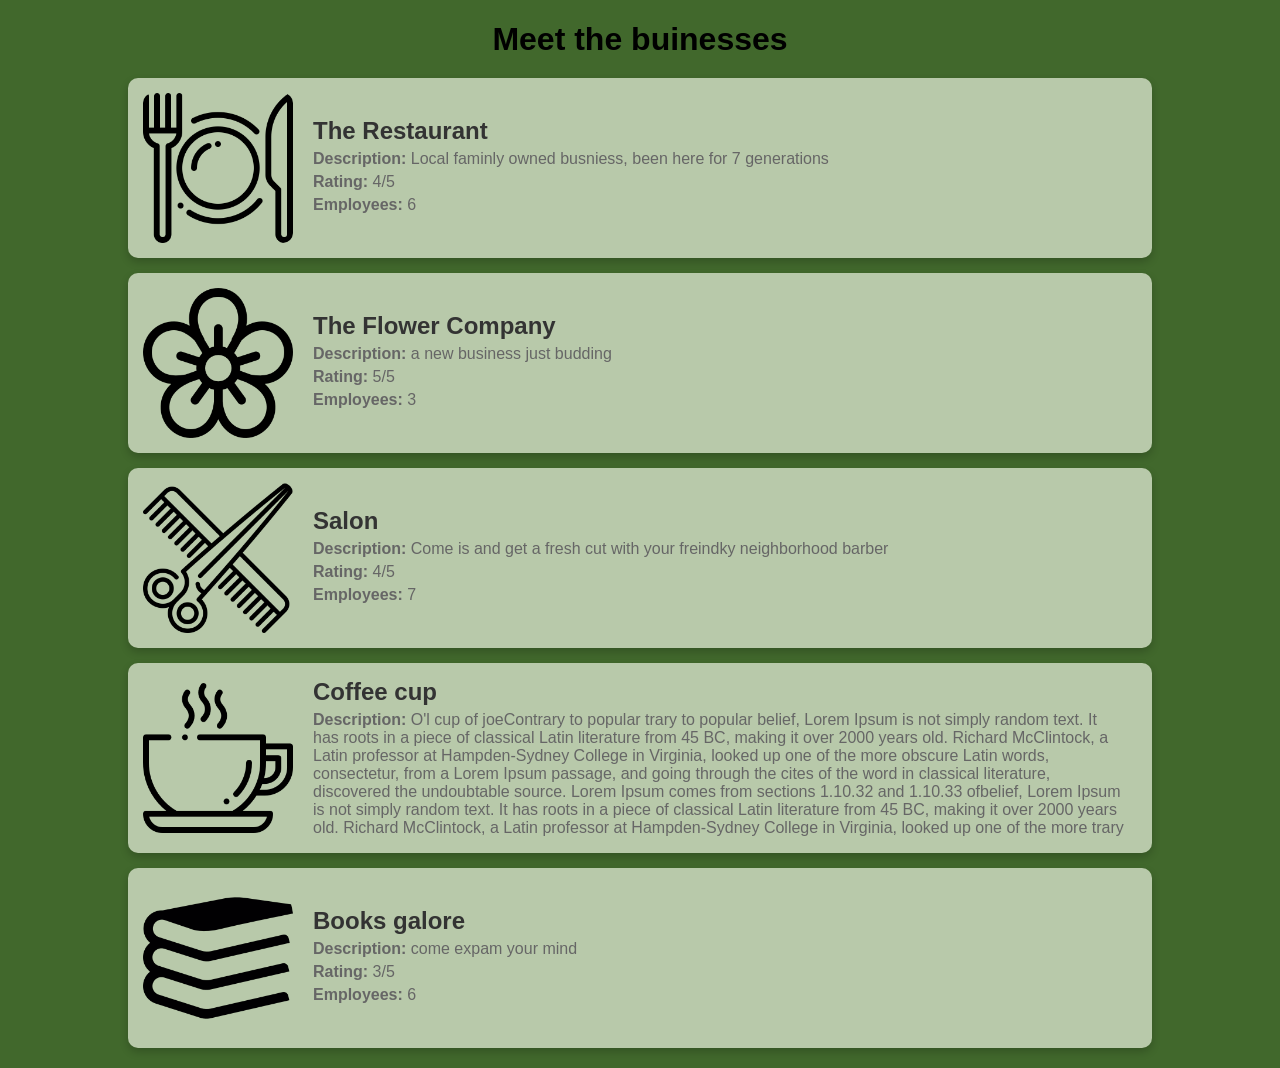
==== index.html @ dffedf5d "simran" ====
<!DOCTYPE html>
<html lang="en">
<head>
    <meta charset="UTF-8">
    <meta name="viewport" content="width=device-width, initial-scale=1.0">
    <title>Company Showcase</title>
    <link rel="stylesheet" href="styles.css">
</head>
<body>
    <div class="container">
        <h1>Meet the buinesses</h1>
        <div id="companies"></div>
    </div>
    <script src="script.js"></script>
</body>
</html>
---- styles.css ----
body {
    font-family: Arial, sans-serif;
    margin: 0;
    padding: 0;
    background-color: #41682c;
}

.container {
    width: 80%;
    margin: 20px auto;
    text-align: center;
}

h1 {
    margin-bottom: 20px;
}

.company-box {
    display: flex;
    align-items: center;
    background: rgb(184, 201, 170);
    margin: 15px 0;
    padding: 15px;
    border-radius: 10px;
    box-shadow: 0px 4px 8px rgba(0, 0, 0, 0.2);
    transition: transform 0.3s;
    max-height: 200px;
    overflow: hidden;
}

.company-box:hover {
    transform: scale(1.02);
}

.company-image {
    width: 150px;
    height: 150px;
    object-fit: cover;
    border-radius: 10px;
    margin-right: 20px;
    flex-shrink: 0;
}

.company-info {
    text-align: left;
    max-height: 160px;
    overflow-y: auto;
    padding-right: 10px;
    flex-grow: 1;
}

.company-info h2 {
    margin: 0;
    color: #333;
}

.company-info p {
    margin: 5px 0;
    color: #666;
}

@media (max-width: 768px) {
    .company-box {
        flex-direction: column;
        text-align: center;
        max-height: 250px;
    }
    
    .company-image {
        margin: 0 0 10px 0;
    }

    .company-info {
        max-height: 120px;
    }
}
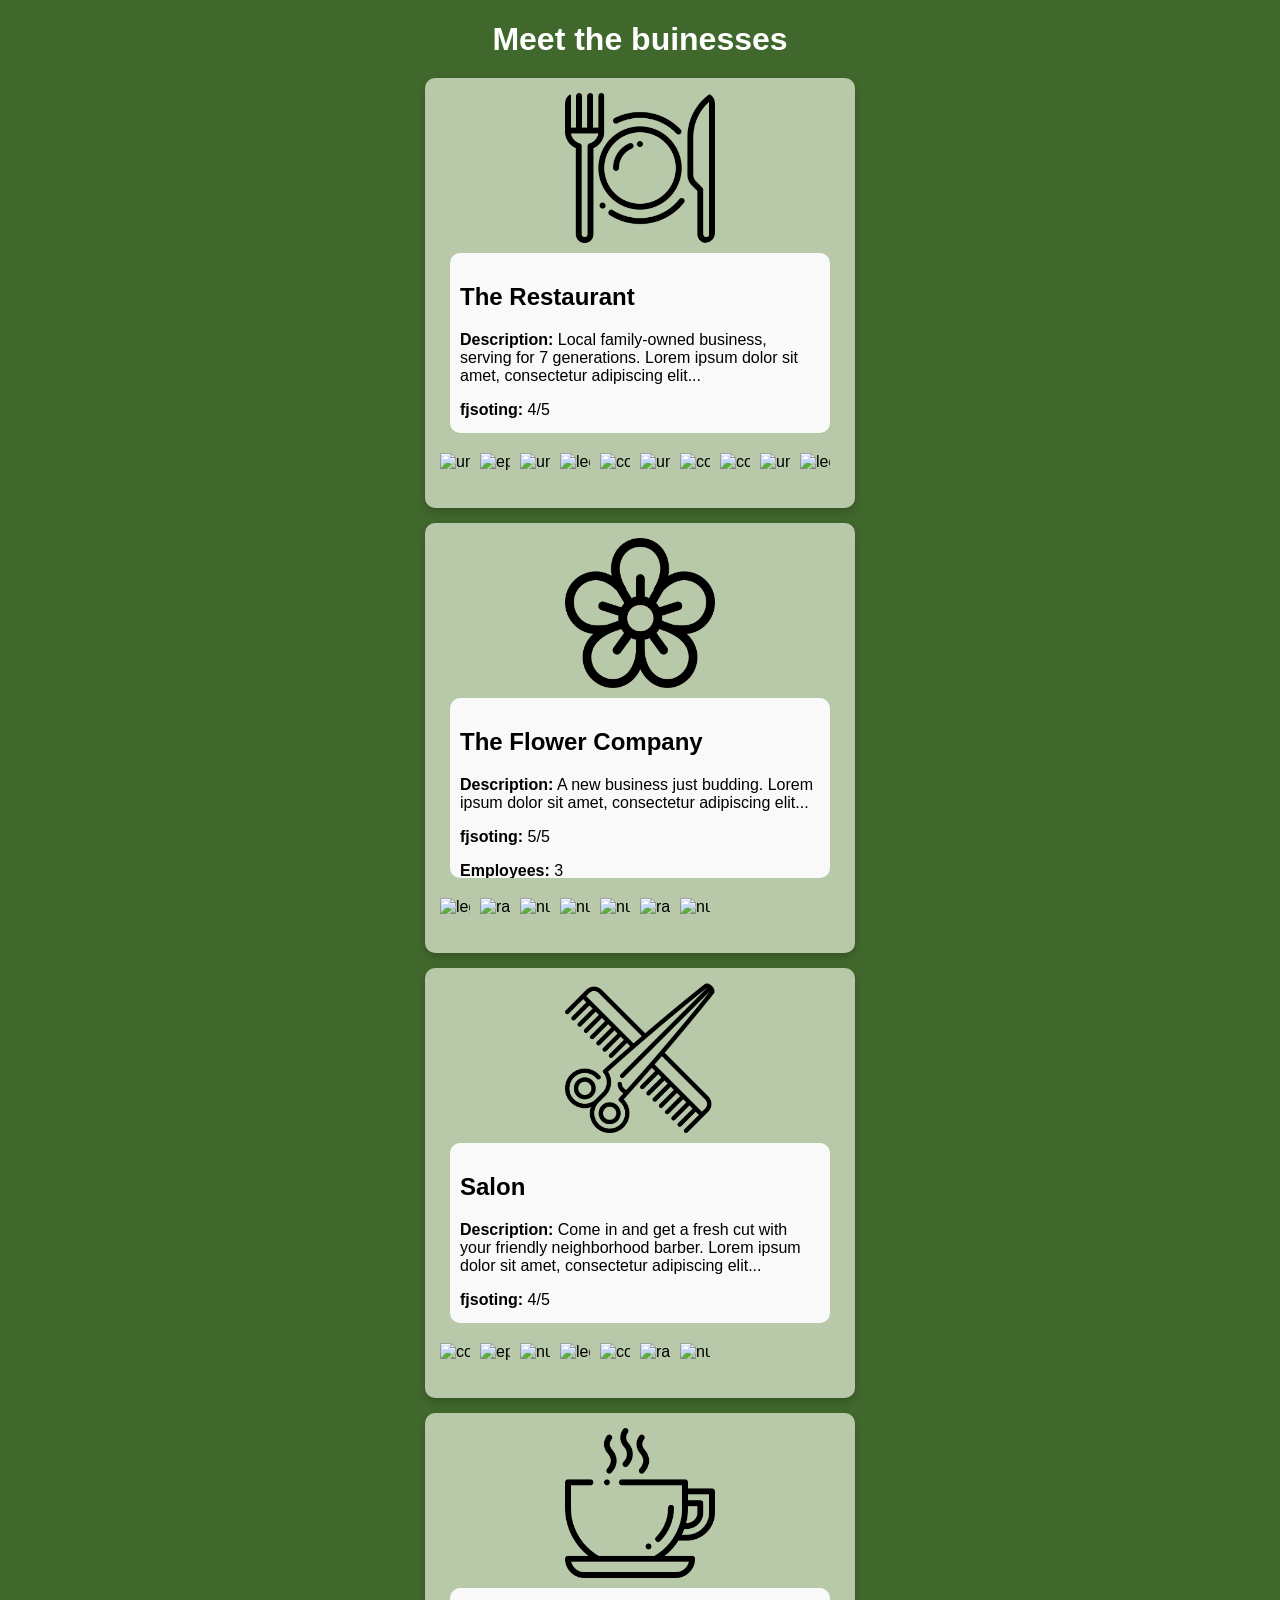
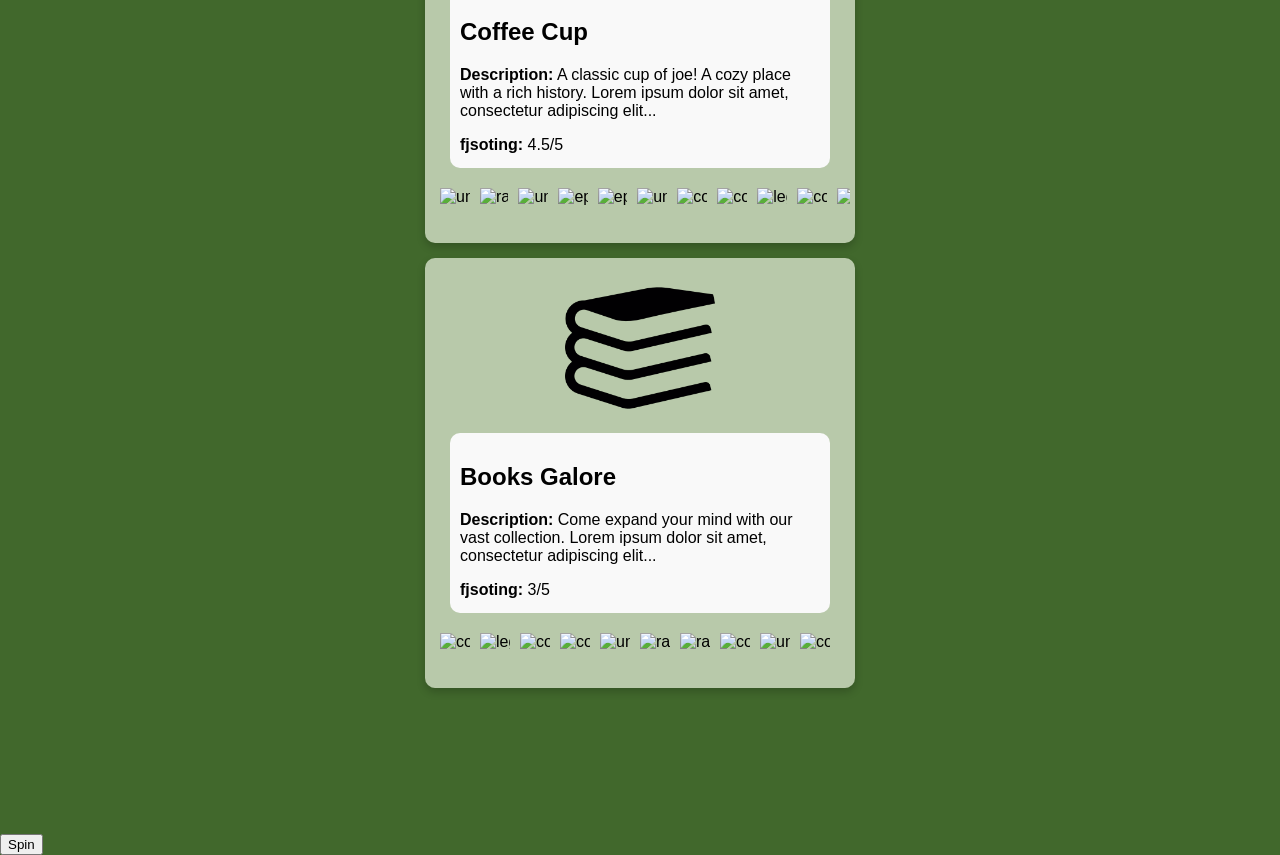
==== commit 68aa73c2: "yusif" ====
--- a/index.html
+++ b/index.html
@@ -11,6 +11,10 @@
         <h1>Meet the buinesses</h1>
         <div id="companies"></div>
     </div>
+    <br><br><br><br><br><br><br>
+    <form method="POST">
+        <button>Spin</button>
+    </form>
     <script src="script.js"></script>
 </body>
 </html>
--- a/styles.css
+++ b/styles.css
@@ -13,10 +13,12 @@
 
 h1 {
     margin-bottom: 20px;
+    color: white;
 }
 
 .company-box {
     display: flex;
+    flex-direction: column; /* Keep items stacked */
     align-items: center;
     background: rgb(184, 201, 170);
     margin: 15px 0;
@@ -24,8 +26,9 @@
     border-radius: 10px;
     box-shadow: 0px 4px 8px rgba(0, 0, 0, 0.2);
     transition: transform 0.3s;
-    max-height: 200px;
-    overflow: hidden;
+    max-width: 400px;
+    margin-left: auto;
+    margin-right: auto;
 }
 
 .company-box:hover {
@@ -37,40 +40,63 @@
     height: 150px;
     object-fit: cover;
     border-radius: 10px;
-    margin-right: 20px;
+    margin-bottom: 10px;
     flex-shrink: 0;
 }
 
+/* Make the company-info section scrollable */
 .company-info {
     text-align: left;
-    max-height: 160px;
-    overflow-y: auto;
-    padding-right: 10px;
-    flex-grow: 1;
+    max-height: 160px; /* Controls scrollable area */
+    overflow-y: auto; /* Enables vertical scrolling */
+    padding: 10px;
+    background-color: #f9f9f9;
+    border-radius: 10px;
+    width: 90%;
 }
 
-.company-info h2 {
-    margin: 0;
-    color: #333;
+/* Icons must appear in a horizontal row BELOW the scrollable box */
+.icon-container {
+    display: flex;
+    justify-content: flex-start;
+    gap: 10px;
+    padding: 10px;
+    margin-top: 10px;
+    flex-wrap: nowrap; /* Keeps icons in a row */
+    overflow-x: auto; /* Allows horizontal scrolling if needed */
+    width: 100%;
+    max-width: 100%;
+    white-space: nowrap;
 }
 
-.company-info p {
-    margin: 5px 0;
-    color: #666;
+/* Icon styling */
+.icon {
+    width: 30px;
+    height: 30px;
+    object-fit: contain;
+    transition: transform 0.2s ease-in-out;
 }
 
+.icon:hover {
+    transform: scale(1.2);
+}
+
+/* Responsive Design */
 @media (max-width: 768px) {
     .company-box {
-        flex-direction: column;
-        text-align: center;
-        max-height: 250px;
+        max-width: 300px;
     }
     
     .company-image {
-        margin: 0 0 10px 0;
+        margin-bottom: 5px;
     }
 
     .company-info {
-        max-height: 120px;
+        max-height: 120px; /* Smaller height for mobile */
+    }
+
+    .icon-container {
+        justify-content: flex-start;
+        overflow-x: auto;
     }
 }
